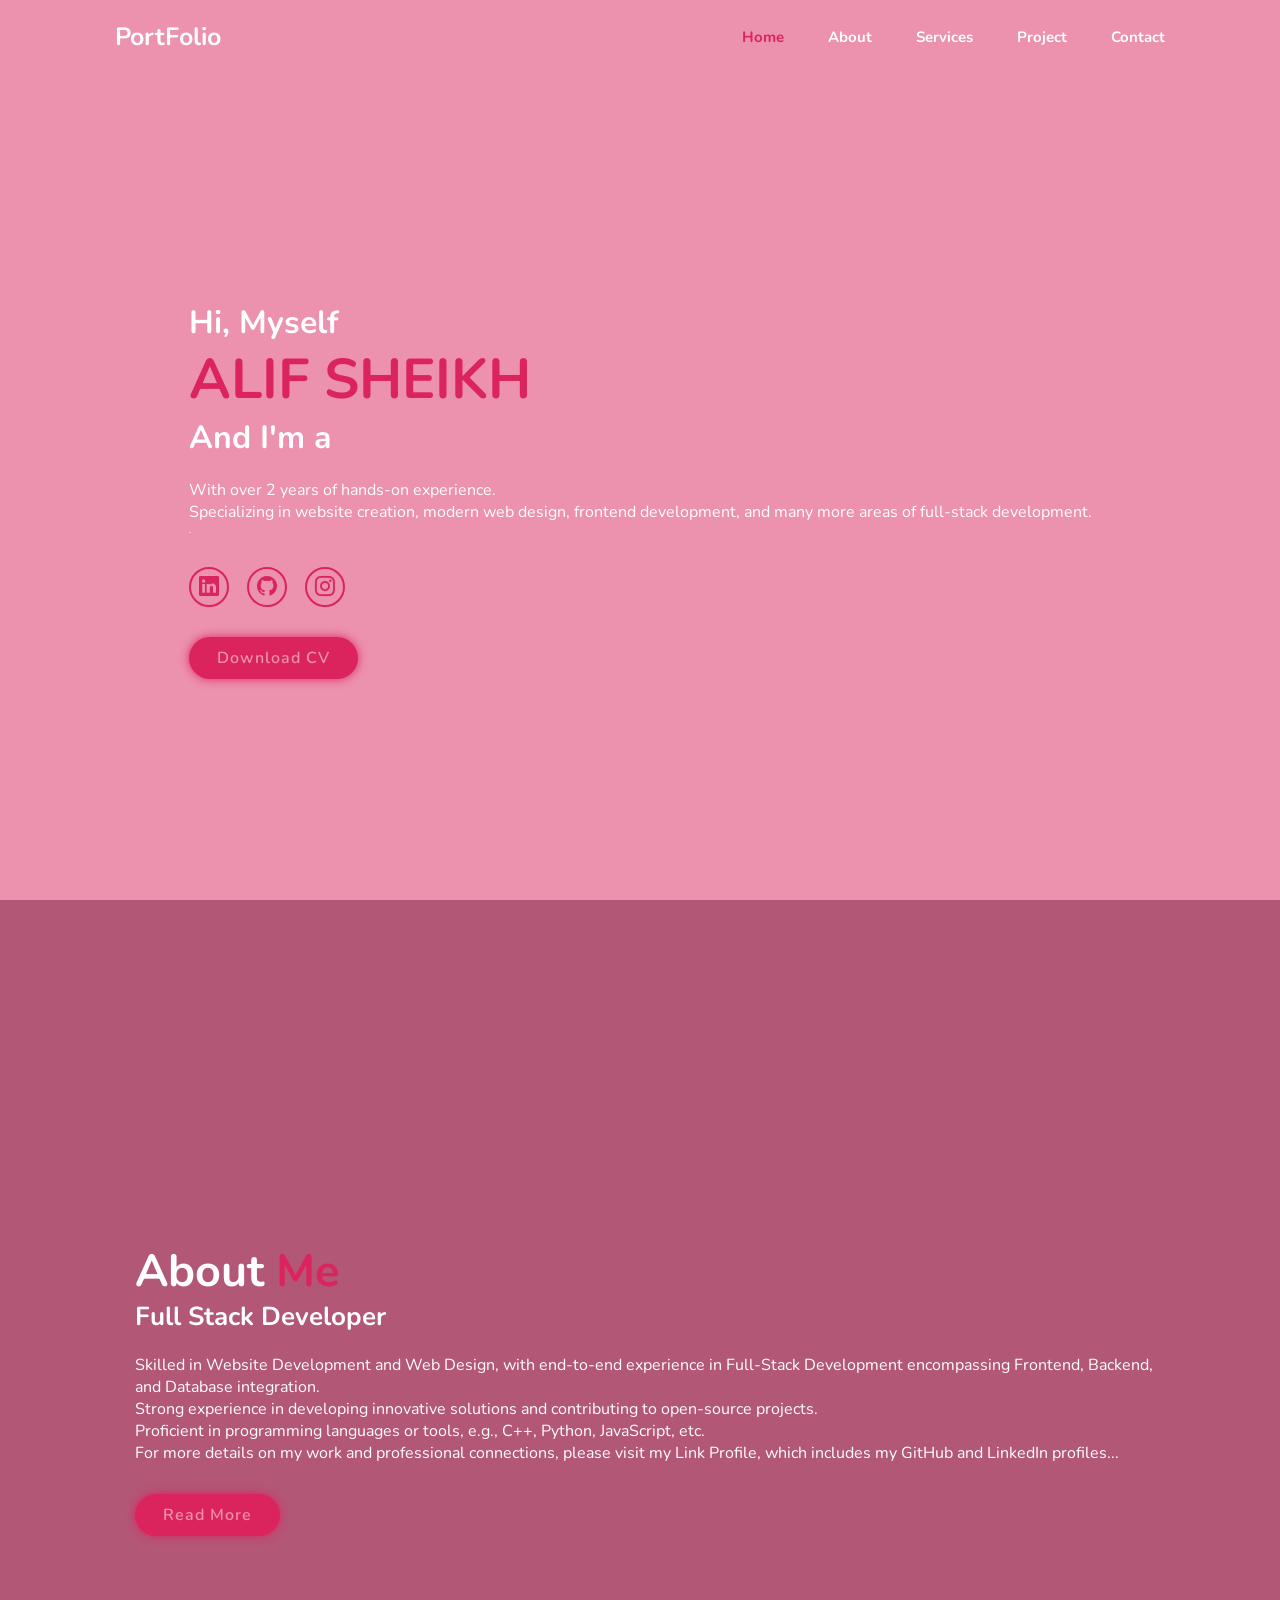
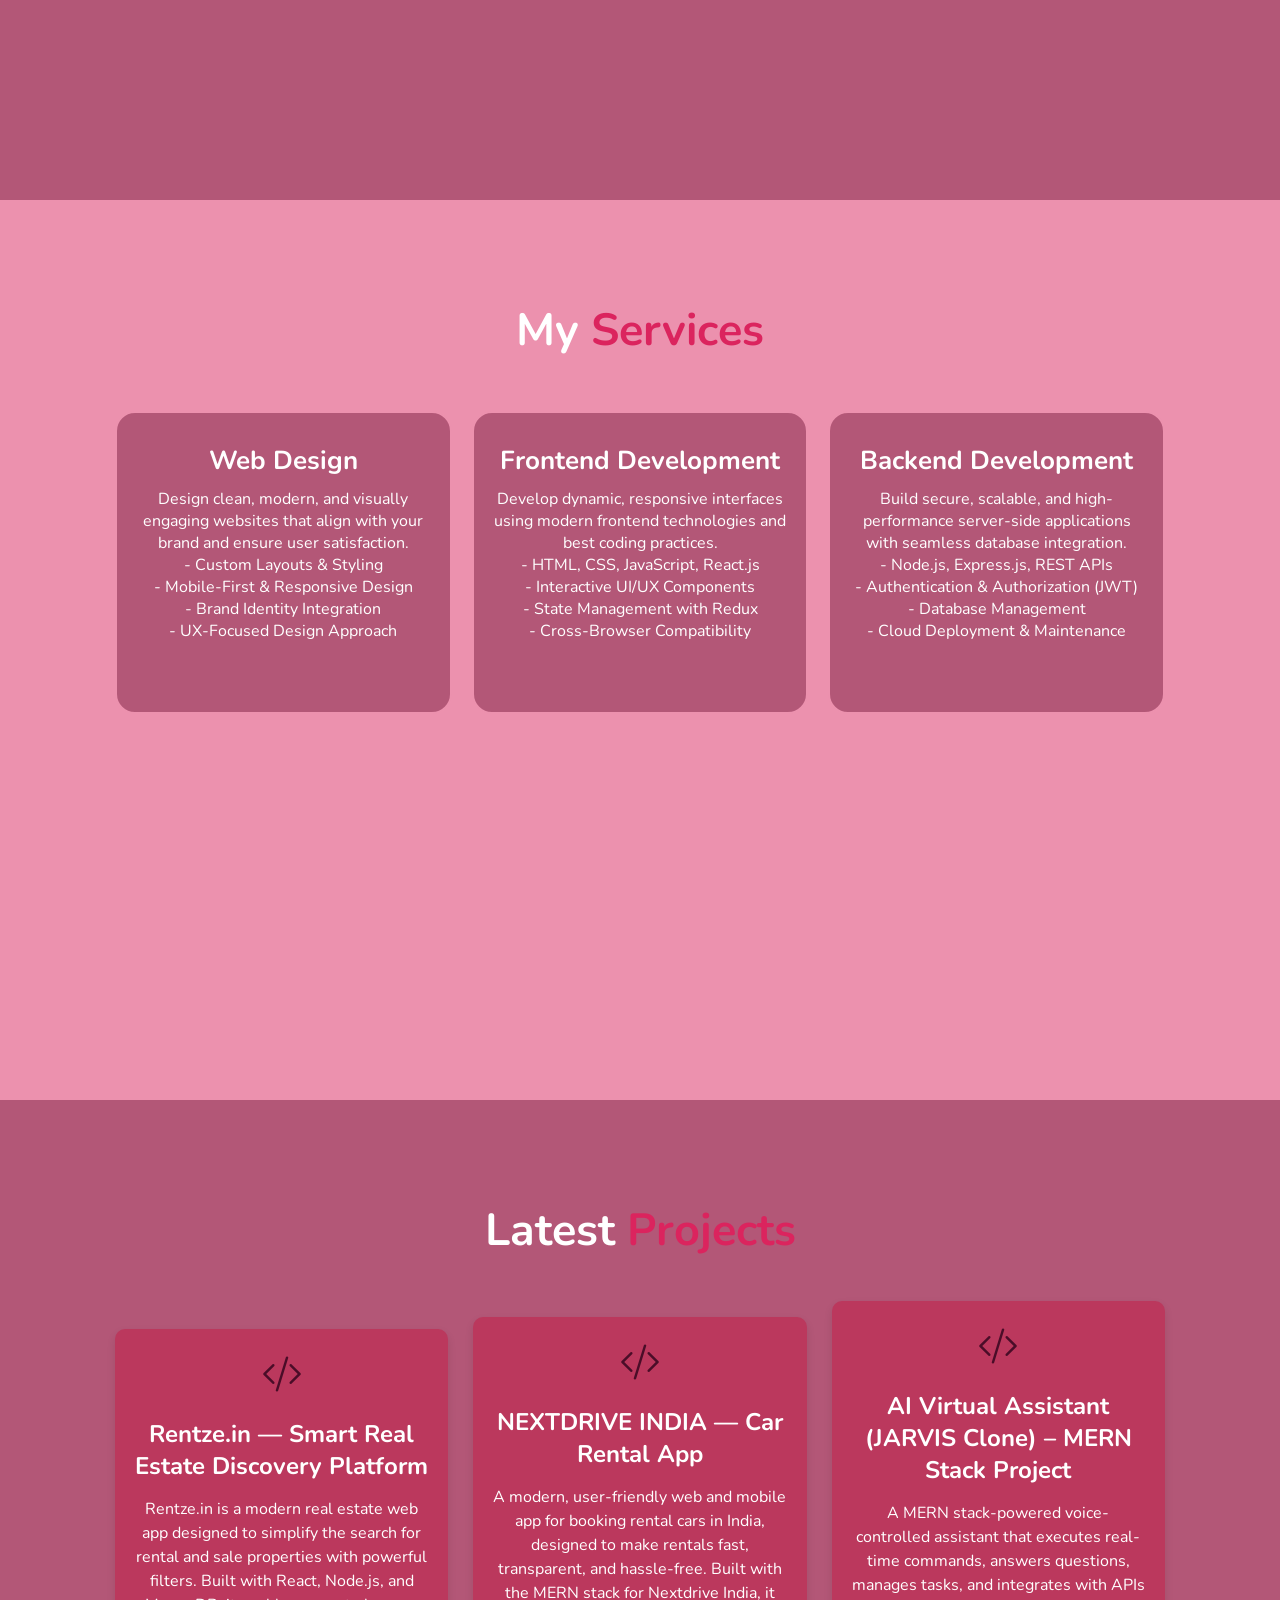
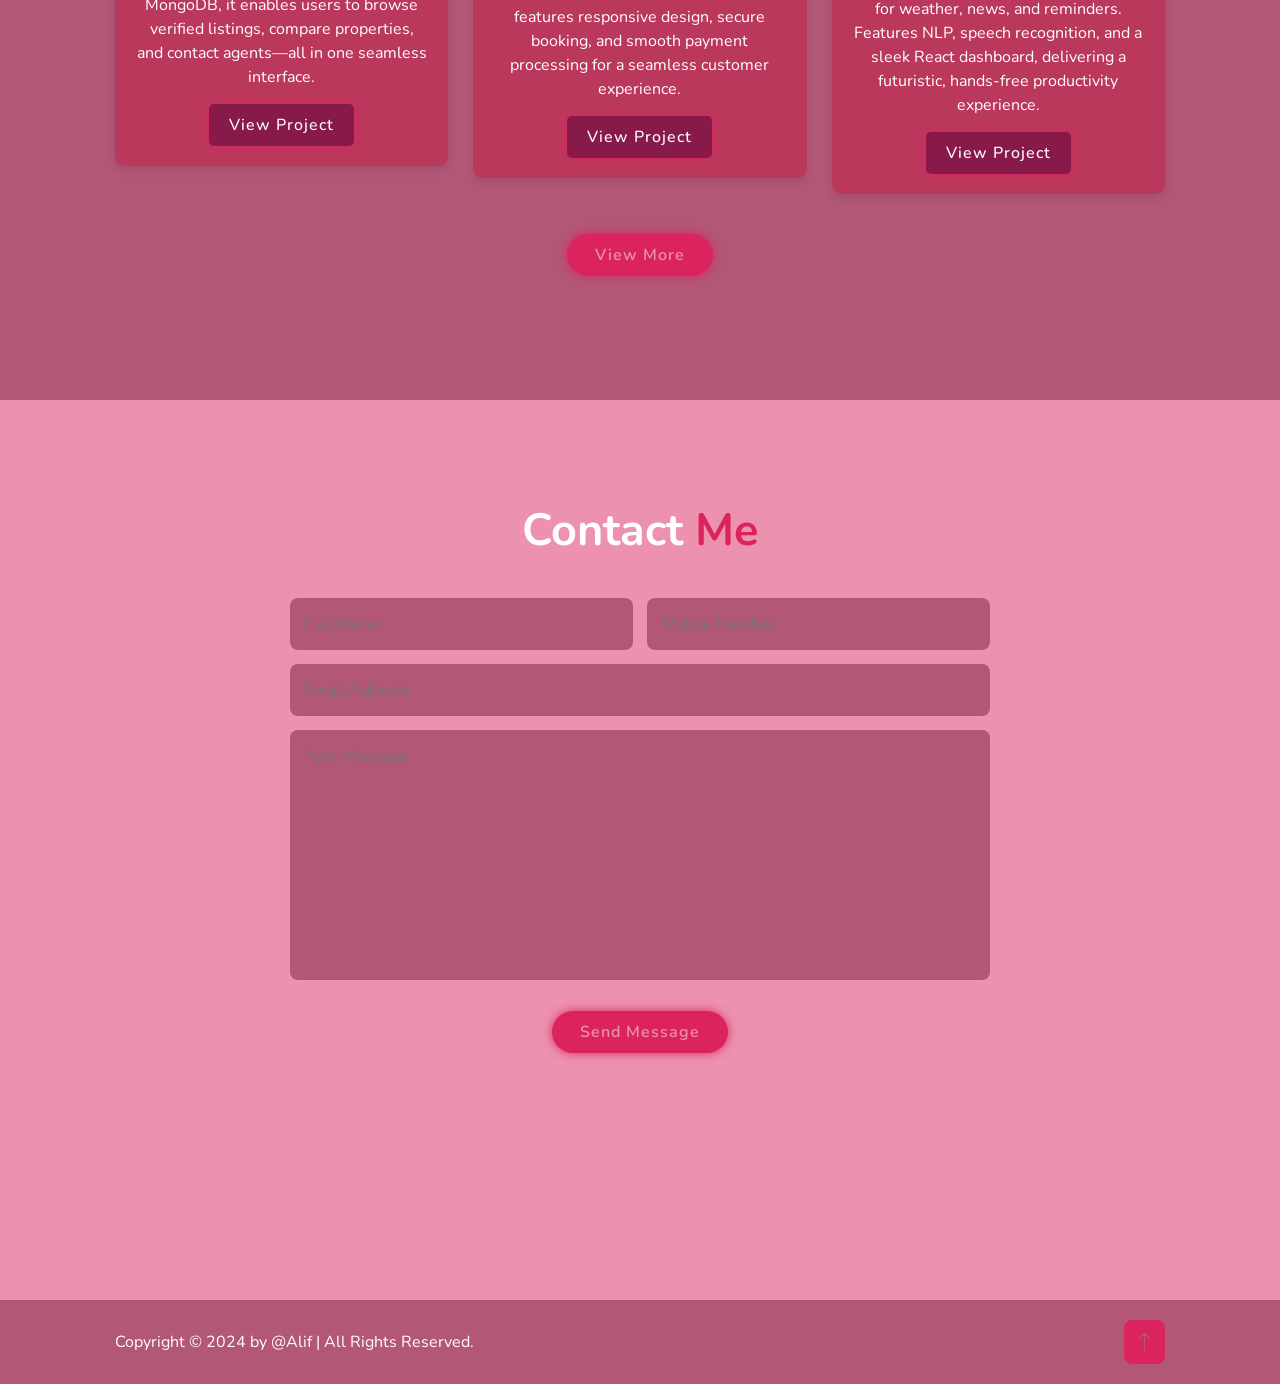
==== index.html @ d0bc69ac "Add files via upload" ====
<!DOCTYPE html>
<html lang="en">

<head>
  <meta charset="utf-8" />
  <meta content="width=device-width, initial-scale=1.0" name="viewport" />
  <title>
    Nikita
  </title>
  <link href="https://cdn.jsdelivr.net/npm/bootstrap-icons@1.11.3/font/bootstrap-icons.min.css" rel="stylesheet" />
  <link href="style.css" rel="stylesheet" />
</head>

<body>
  <header class="header">
    <a class="logo" href="#">
      PortFolio
    </a>
    <i class="bi bi-list" id="menu-icon">
    </i>
    <nav class="navbar">
      <a class="active" href="#home">
        Home
      </a>
      <a href="#about">
        About
      </a>
      <a href="#service">
        Services
      </a>
      <a href="#portfolio">
        Project
      </a>
      <a href="#contact">
        Contact
      </a>
    </nav>
  </header>
  <section class="home" id="home">
    <div class="home-content">
      <h3>
        Hi, Myself
      </h3>
      <h1><span>
          ALIF SHEIKH </span>
      </h1>
      <h3>
        And I'm a
        <span class="text">
        </span>
      </h3>
      <p>
        With over 2 years of hands-on experience.
        <br />
        Specializing in website creation, modern web design, frontend development, and many more areas of full-stack
        development.
      </p>
      .
      </p>
      <div class="social-media">
        <a href="https://www.linkedin.com/in/nikita-yadav-1a74b0231/">
          <i class="bi bi-linkedin">
          </i>
        </a>
        <a href="https://github.com/nikitayadav19">
          <i class="bi bi-github">
          </i>
        </a>

        <a href="https://www.instagram.com/nikitayadavv19/">
          <i class="bi bi-instagram">
          </i>
        </a>
      </div>
      <a class="btn" href="Assets/MyCv.pdf" download="Vedang_Shelatkar_CV.pdf">
        Download CV
      </a>
    </div>
    <div class="home-img">
      <img alt="" src="Assets/profile.png" />
    </div>
  </section>
  <section class="about" id="about">
    <div class="about-image">
      <img alt="" src="Assets/profile.png" />
    </div>
    <div class="about-content">
      <h2 class="heading">
        About
        <span>
          Me
        </span>
      </h2>
      <h3>
        Full Stack Developer
      </h3>
      <p>
        Skilled in Website Development and Web Design, with end-to-end experience in Full-Stack Development encompassing
        Frontend, Backend, and Database integration.
        <br />
        Strong experience in developing innovative solutions and contributing to open-source projects.
        <br />
        Proficient in programming languages or tools, e.g., C++, Python, JavaScript, etc.
        <br />
        For more details on my work and professional connections, please visit my Link Profile, which includes my GitHub
        and LinkedIn profiles...
      </p>
      <a class="btn" href="https://www.linkedin.com/in/nikita-yadav-1a74b0231/">
        Read More
      </a>
    </div>
  </section>

  <section class="service" id="service">
    <h2 class="heading">
      My <span>Services</span>
    </h2>

    <div class="service-container">
      <!-- Web Design -->
      <div class="service-box">
        <h3>Web Design</h3>
        <p>
          Design clean, modern, and visually engaging websites that align with your brand and ensure user satisfaction.
          <br />
          - Custom Layouts &amp; Styling
          <br />
          - Mobile-First &amp; Responsive Design
          <br />
          - Brand Identity Integration
          <br />
          - UX-Focused Design Approach
        </p>
      </div>

      <!-- Frontend Development -->
      <div class="service-box">
        <h3>Frontend Development</h3>
        <p>
          Develop dynamic, responsive interfaces using modern frontend technologies and best coding practices.
          <br />
          - HTML, CSS, JavaScript, React.js
          <br />
          - Interactive UI/UX Components
          <br />
          - State Management with Redux
          <br />
          - Cross-Browser Compatibility
        </p>
      </div>

      <!-- Backend Development -->
      <div class="service-box">
        <h3>Backend Development</h3>
        <p>
          Build secure, scalable, and high-performance server-side applications with seamless database integration.
          <br />
          - Node.js, Express.js, REST APIs
          <br />
          - Authentication &amp; Authorization (JWT)
          <br />
          - Database Management
          <br />
          - Cloud Deployment &amp; Maintenance
        </p>
      </div>
    </div>
  </section>

  <section class="portfolio" id="portfolio">
    <h2 class="heading">
      Latest
      <span>
        Projects
      </span>
    </h2>
    <div class="vsproj-container">
      <div class="vsproj-box">
        <div class="vsproj-layer">
          <i class="bi bi-code-slash vsproj-icon">
          </i>
          <h4>
            Rentze.in — Smart Real Estate Discovery Platform
          </h4>
          <p>
            Rentze.in is a modern real estate web app designed to simplify the search for rental and sale
            properties with powerful filters. Built with React, Node.js, and MongoDB, it enables users to
            browse verified listings, compare properties, and contact agents—all in one seamless interface.
          </p>
          <a class="btn vsproj-btn" href="https://rentze.in/">
            View Project
          </a>
        </div>
      </div>
      <div class="vsproj-box">
        <div class="vsproj-layer">
          <i class="bi bi-code-slash vsproj-icon">
          </i>
          <h4>
            NEXTDRIVE INDIA — Car Rental App
          </h4>
          <p>
            A modern, user-friendly web and mobile app for booking rental cars in India, designed to make
            rentals fast, transparent, and hassle-free. Built with the MERN stack for Nextdrive India, it
            features responsive design, secure booking, and smooth payment processing for a seamless
            customer experience. </p>
          <a class="btn vsproj-btn" href="https://nextdriveindia.com/">
            View Project
          </a>
        </div>
      </div>
      <div class="vsproj-box">
        <div class="vsproj-layer">
          <i class="bi bi-code-slash vsproj-icon">
          </i>
          <h4>
            AI Virtual Assistant (JARVIS Clone) – MERN Stack Project
          </h4>
          <p>
            A MERN stack-powered voice-controlled assistant that executes real-time commands, answers
            questions, manages tasks, and integrates with APIs for weather, news, and reminders. Features
            NLP, speech recognition, and a sleek React dashboard, delivering a futuristic, hands-free
            productivity experience. </p>
          <a class="btn vsproj-btn" href="https://github.com/nikitayadav19/virtual-assistant">
            View Project
          </a>
        </div>
      </div>
    </div>
    <div class="portfolio-btn">
      <a class="btn" href="myprojects.html">
        View More
      </a>
    </div>
  </section>
  <section class="contact" id="contact">
    <h2 class="heading">
      Contact
      <span>
        Me
      </span>
    </h2>
    <form action="#" name="contact-form">
      <div class="input-box">
        <input name="name" placeholder="Full Name" type="text" />
        <input name="phone" placeholder="Mobile Number" type="number" />
      </div>
      <div class="input-box">
        <input name="email" placeholder="Email Address" type="email" style="width: 100%;" />

      </div>
      <textarea cols="30" name="message" placeholder="Your Message" rows="10"></textarea>
      <input class="btn" type="submit" value="Send Message" />
    </form>
  </section>
  <footer class="footer">
    <div class="footer-text">
      <p>
        Copyright © 2024 by @Alif | All Rights Reserved.
      </p>
    </div>
    <div class="footer-iconTop">
      <a href="#home">
        <i class="bi bi-arrow-up">
        </i>
      </a>
    </div>
  </footer>
  <script src="https://unpkg.com/scrollreveal">
  </script>
  <script src="https://unpkg.com/typed.js@2.1.0/dist/typed.umd.js">
  </script>
  <script src="script.js">
  </script>
</body>

</html>
---- style.css ----
@import url('https://fonts.googleapis.com/css2?family=Nunito:ital,wght@0,200..1000;1,200..1000&display=swap');
*{
    margin: 0;
    padding: 0;
    box-sizing: border-box;
    border: none;
    outline: none;
    scroll-behavior: smooth;
    font-family:'Nunito',sans-serif;
    text-decoration: none;  /*Remove if missbehave*/
}
:root{
 --bg-color: #ec91ae;       /* Light pink background */
  --snd-bf-color: #b35777;   /* Secondary pink tone, replaces deep navy */
  --text-color: #ffffff;     /* White text */
  --main-color: #db245e; 
}
html{
    font-size: 62.5%;
    overflow-x: hidden;
}
body{
    background: var(--bg-color);
    color: var(--text-color);
}
section{
    min-height: 100vh;
    padding: 10rem 9% 2rem;
}
.header{
    position: fixed;
    top: 0;
    left: 0;
    width: 100%;
    padding: 2rem 9%;
    background: var(--bg-color);
    display: flex;
    justify-content: space-between;
    align-items: center;
    z-index: 100;
}
.logo{
    font-size: 2.5rem;
    color: var(--text-color);
    font-weight: 700;
    cursor: default;
}
.navbar a{
    font-size: 1.5rem;
    color: var(--text-color);
    margin-left: 4rem;
    font-weight: 700;
}
.navbar a:hover,
.navbar a.active{
   color: var(--main-color);
}
#menu-icon {
    font-size: 3.6rem;
    color: var(--text-color);
    display: none;
}
.home{
    display: flex;
    justify-content: center;
    align-items: center;
}
.home-content h3{
    font-size: 3.2rem;
    font-weight: 700;
}
.home-content h3:nth-of-type(2){
    margin-bottom: 2rem;
}
span{
    color: var(--main-color);
}
.home-content h1{
    font-size:5.6rem;
    font-weight: 700;
    line-height: 1.3;
}
.home-img img{
    width: 25vw;
    animation: floatImage 4s ease-in-out infinite;
}
@keyframes floatImage {
    0%{
        transform: translateY(0);
    }
    50%{
        transform: translateY(-2.4rem);
    }
    100%{
        transform: translateY(0);
    }
}
.home-content p{
    font-size: 1.6rem;
}
.social-media a{
    display: inline-flex;
    justify-content: center;
    align-items: center;
    width: 4rem;
    height: 4rem;
    background: transparent;
    border: .2rem solid var(--main-color);
    border-radius: 50%;
    font-size: 2rem;
    color: var(--main-color);
    text-decoration: none;
    margin: 3rem 1.5rem 3rem 0;
    transition: .5s ease;
}
.social-media a:hover{
    background: var(--main-color);
    color: var(--snd-bf-color);
    box-shadow: 0 0 1rem var(--main-color);
}
.btn{
    display: inline-block;
    padding: 1rem 2.8rem;
    background: var(--main-color);
    border-radius: 4rem;
    box-shadow: 0 0 1rem var(--main-color);
    font-size: 1.6rem;
    color: var(--bg-color);
    letter-spacing: .1rem;
    font-weight: 600;
    transition: .5s ease;
    text-decoration: none;
}
.btn:hover{
    box-shadow: none;
}
.about{
    display: flex;
    justify-content: center;
    align-items: center;
    gap: 2rem;
    background: var(--snd-bf-color);
}
.about-image img{
    width: 25vw;
}
.heading{
    text-align: center;
    font-size: 4.5rem;
}
.about-content h2{
    text-align: left;
    line-height: 1.2;
}
.about-content h3{
    font-size: 2.6rem;
}
.about-content p{
    font-size: 1.6rem;
    margin: 2rem 0 3rem;
}
.service h2{
    margin-bottom: 5rem;
}
.service-container{
    display: flex;
    justify-content: center;
    align-items: center;
    flex-wrap: wrap;
    gap: 2rem;
}
.service-container .service-box{
    flex: 1 1 30rem;
    background: var(--snd-bf-color);
    padding: 3rem 2rem 4rem;
    border-radius: 2rem;
    text-align: center;
    border: .2rem solid var(--bg-color);
    transition: .5 ease;
}
.service-container .service-box:hover{
    border-color: var(--main-color);
    transform: scale(1.02);
}
.service-box i {
    font-size: 7rem;
    color: var(--main-color);
 }
 .service-box h3{
        font-size: 2.6rem;
 }
 .service-box p{
    font-size: 1.6rem;
    margin: 1rem 0 3rem;
 }
 .portfolio{
    background: var(--snd-bf-color);
 }
.portfolio h2{
    margin-bottom: 4rem;
}
/* Add to the end of style.css or after the portfolio section */

.portfolio-btn {
    text-align: center;
    margin-top: 4rem;
}
/* Portfolio Section Styles for vsproj-container */
.vsproj-container {
    display: flex;
    flex-wrap: wrap;
    justify-content: center;
    align-items: center;
    gap: 2.5rem;
}

.vsproj-box {
    flex: 1 1 30rem; /* Match service-box responsive sizing */
    background: #bb385d;
    border-radius: 10px;
    box-shadow: 0 4px 8px rgba(0, 0, 0, 0.1);
    padding: 20px;
    transition: transform 0.3s ease, box-shadow 0.3s ease;
    text-align: center;
}

.vsproj-box:hover {
    transform: translateY(-5px);
    box-shadow: 0 8px 16px rgba(0, 0, 0, 0.2);
}

.vsproj-layer {
    display: flex;
    flex-direction: column;
    align-items: center;
    gap: 15px;
}

/* Project icon styling */
.vsproj-icon {
    font-size: 40px;
    color: #4a0d28; /* Matches Services section icons */
}

/* Project title styling */
.vsproj-layer h4 {
    font-size: 24px;
    color: #ffffff; /* Dark color for visibility on white background */
    margin: 0;
}

/* Project description styling */
.vsproj-layer p {
    font-size: 16px;
    color: #ffffff; /* Dark color for visibility on white background */
    margin: 0;
    line-height: 1.5;
}

/* Project button styling */
.vsproj-btn {
    display: inline-block;
    padding: 10px 20px;
    background: #871a49; /* Matches Services section */
    color: #fff;
    text-decoration: none;
    border-radius: 5px;
    font-weight: 500;
    transition: background 0.3s ease;
}

.vsproj-btn:hover {
    background: #d44d83; /* Slightly darker cyan on hover */
}

.contact h2{
    margin-bottom: 3rem;
}
.contact form {
    max-width: 70rem;
    margin: 1rem auto;
    text-align: center;
    margin-bottom: 3rem;
}
.contact form .input-box{
    display: flex;
    justify-content: space-between;
    flex-wrap: wrap;
}
.contact form .input-box input,
.contact form textarea{
    width: 100%;
    padding: 1.5rem;
    font-size: 1.6rem;
    color: var(--text-color);
    background: var(--snd-bf-color);
    border-radius: .8rem;
    margin: .7rem 0;
}
.contact form .input-box input{
    width: 49%;
}
.contact form textarea{
    resize: none;
}
.contact form .btn{
    margin-top: 2rem;
    cursor: pointer;
}
.footer{
    display: flex;
    justify-content: space-between;
    align-items: center;
    flex-wrap: wrap;
    padding: 2rem 9%;
    background: var(--snd-bf-color);
}
.footer-text{
    font-size: 1.6rem;
}
.footer-iconTop{
    display: inline-flex;
    justify-content: center;
    align-items: center;
    padding: .8rem 1rem;
    background: var(--main-color);
    border-radius: .8rem;
    transition: .5s ease;
}
.footer-iconTop a:hover{
box-shadow: 0 0 1rem var(--main-color) ;
}
.footer-iconTop a i {
    font-size: 2.1rem;
    color: var(--snd-bf-color);
}

/*-----Responsive---*/
@media(max-width:1200px){
    html{
        font-size: 55%;
    }
}
@media(max-width:991px){
    .header{
        padding: 2rem 3%;
    }
    section{
        padding: 10rem 3%;
    }
    .service{
        padding: 7rem;
    }
    .portfolio{
        padding-bottom: 7rem;
    }
    .contact{
        min-height: auto;
    }
    .footer{
        padding: 2rem 3%;
    }
}
@media(max-width:768px){
    #menu-icon{
      display: block;  
    }
    .navbar{
        position: absolute;
        top: 100%;
        left: 0;
        width: 100%;
        padding: 1rem 3%;
        background: var(--bg-color);
        border-top: .1rem solid rgba(0,0,0, .2) ;
        box-shadow: 0 .5rem 1rem rgba(0,0,0, .2);
        display: none;
    }
    .navbar.active{
        display: block;
    }
    .navbar a{
        display:block;
        font-size: 2rem;
        margin: 3rem 0;
    }
    .home{
        flex-direction: column;
    }
    .home-content h3{
        font-size: 2.6rem;
    }
    .home-content h1{
        font-size: 5rem;
    }
    .home-content{
        order: 2;
    }
    .home-img img{
        width: 70vw;
        margin-top: 4rem;
    }
    .about{
        flex-direction: column;
    }
    .about-image img{
        width:90vw ;
        margin-top: 4rem;
    }
    .service h2{
        margin-bottom: 3rem;
    }
    .portfolio h2{
        margin-bottom:3rem ;
    }
    .vsproj-container {
        flex-direction: column;
    }
    .vsproj-box {
        flex: 1 1 100%; /* Full width on smaller screens */
    }
}
@media(max-width:617px){
    .home-img img{
        width: 80vw;
        margin-top:8rem ;
    }
    .about-image img{
        width: 100vw;
        margin-top: 4rem;
    }
}
@media(max-width:450px){
    html{
        font-size: 50%;
    }
    .contact form .input-box input{
        width: 100%;
    }
}
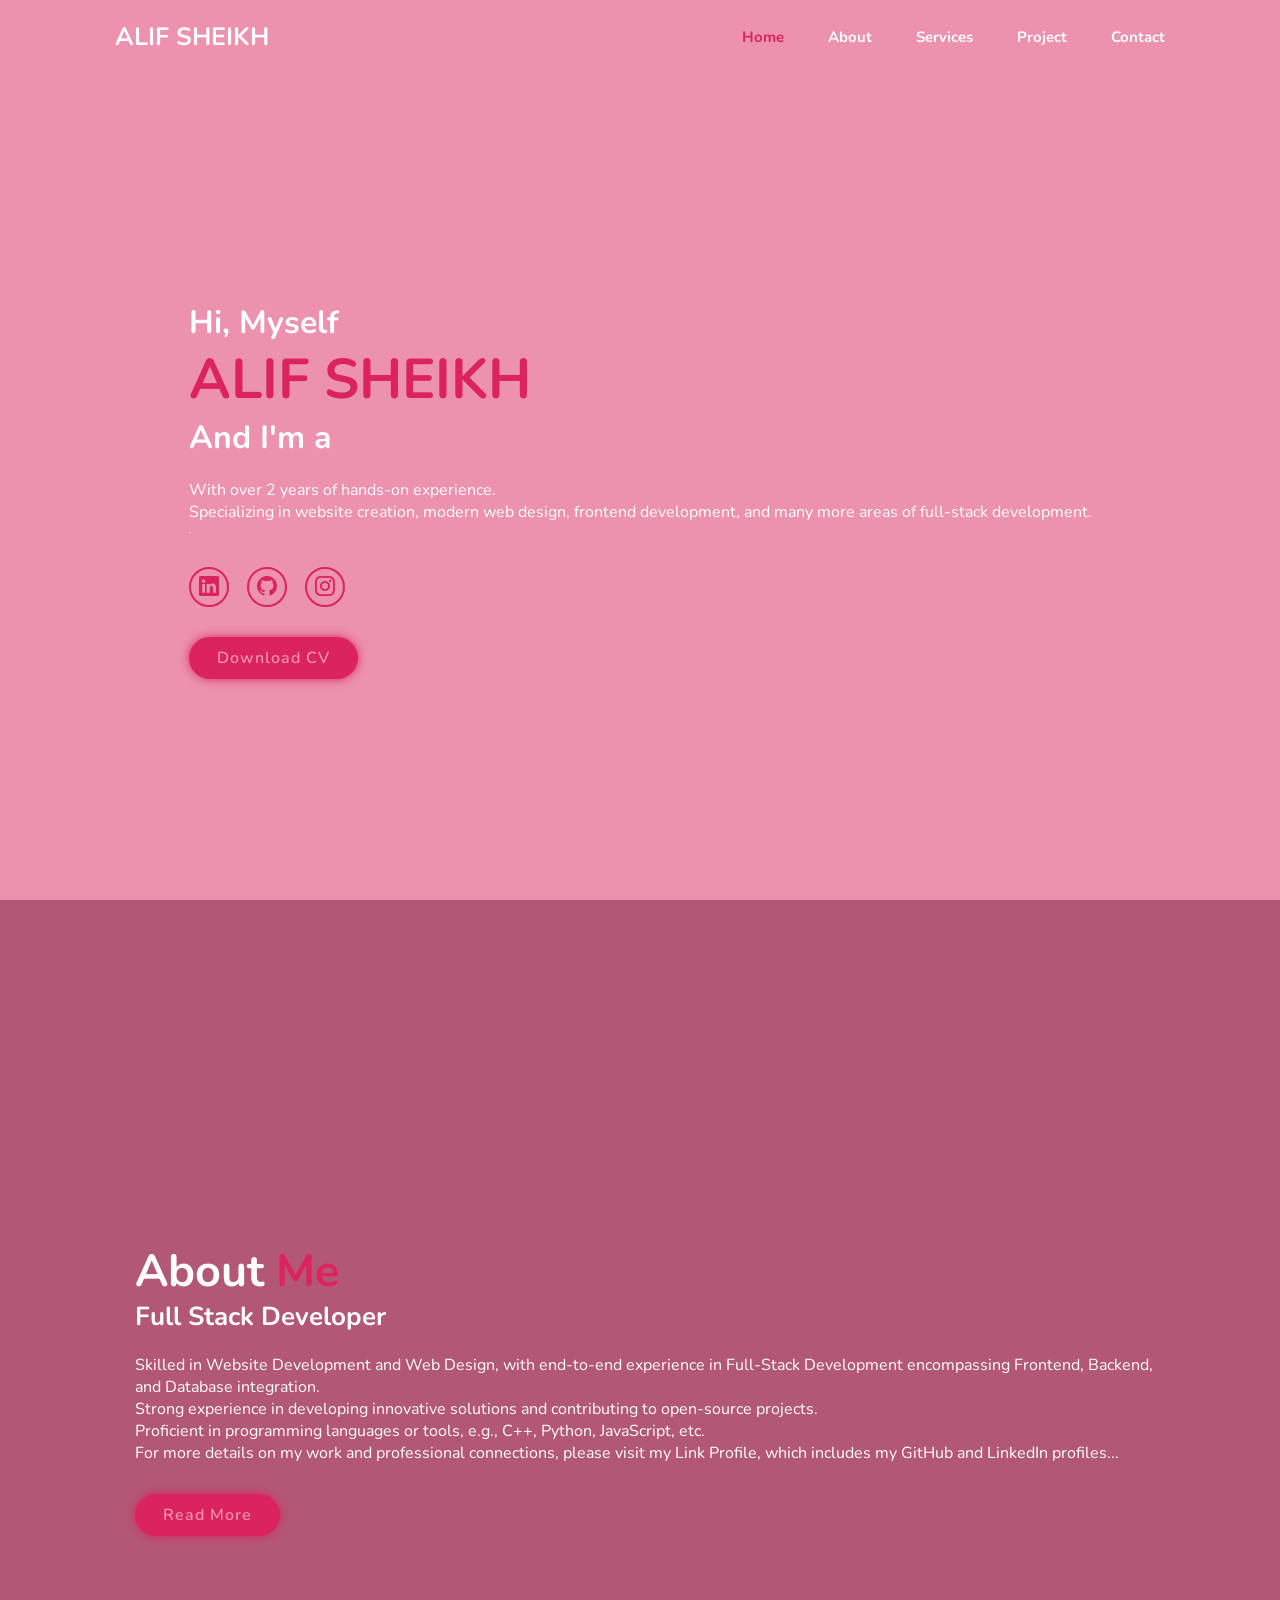
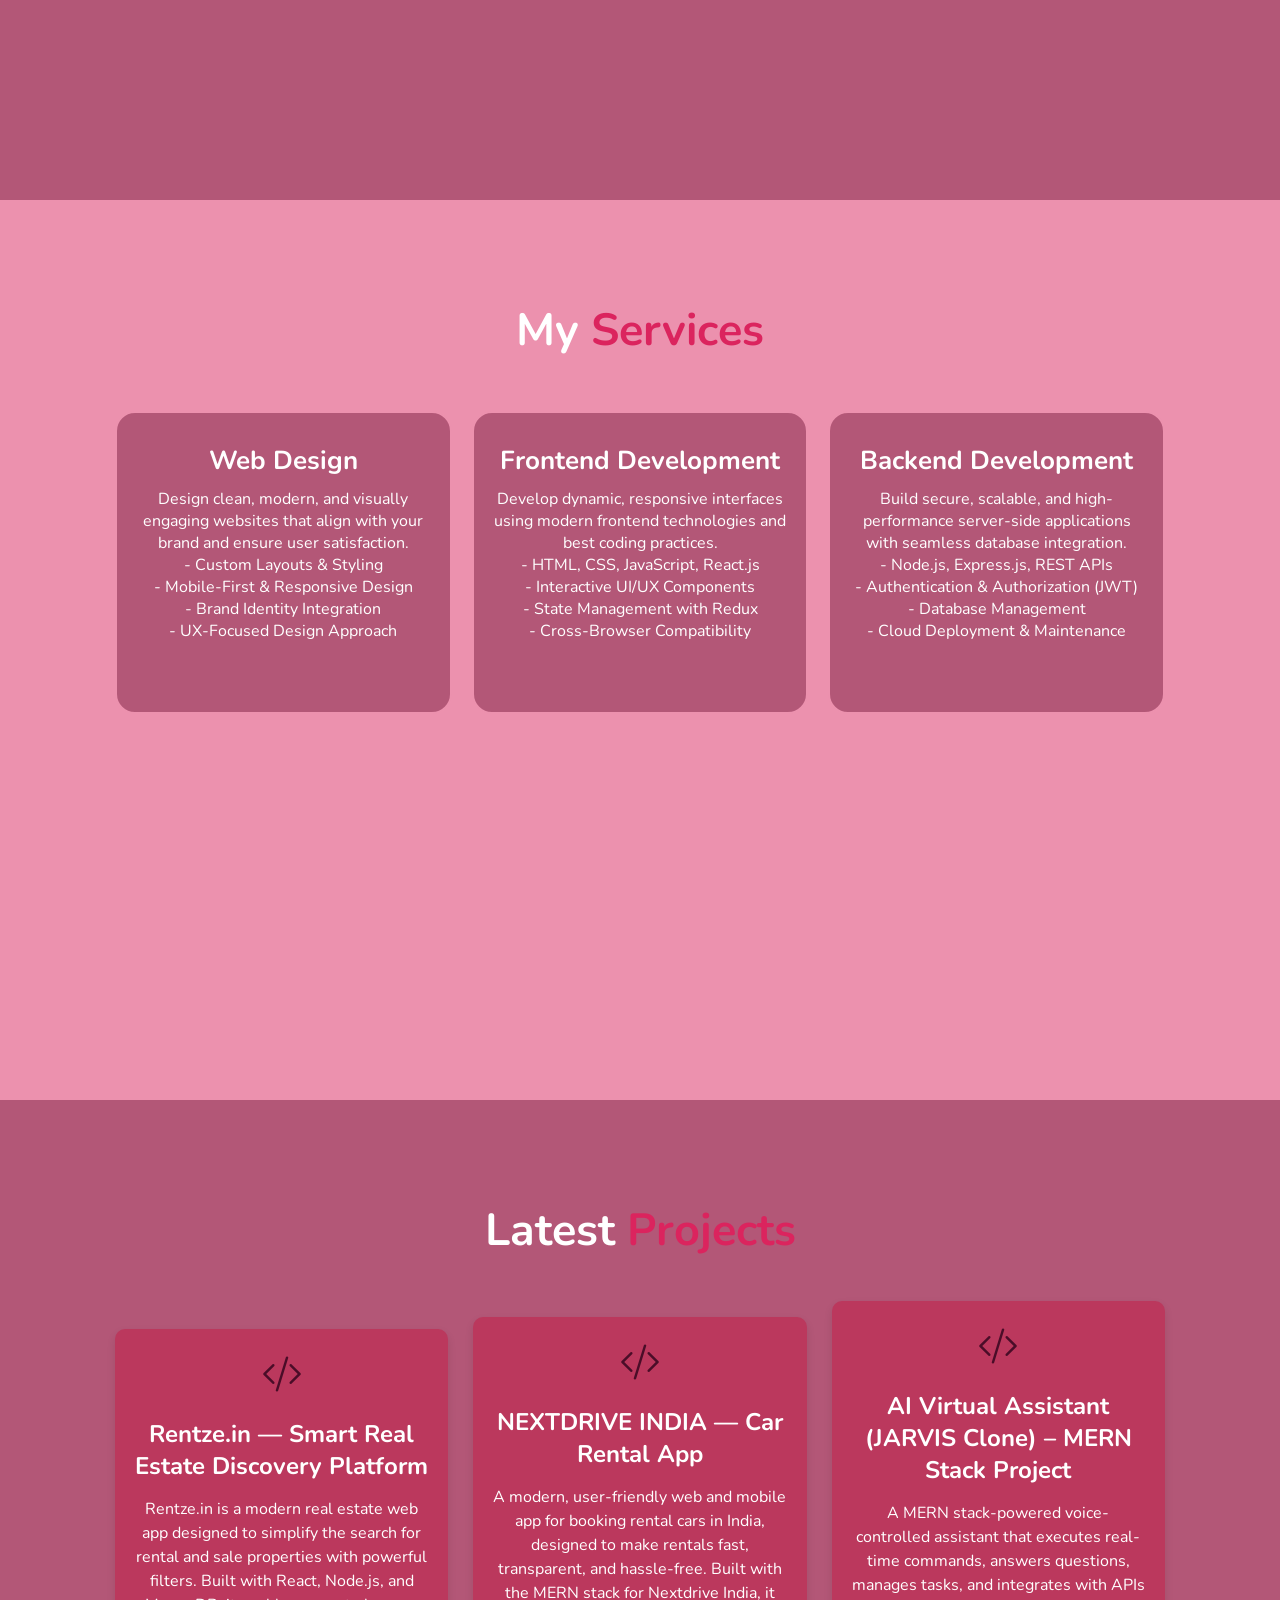
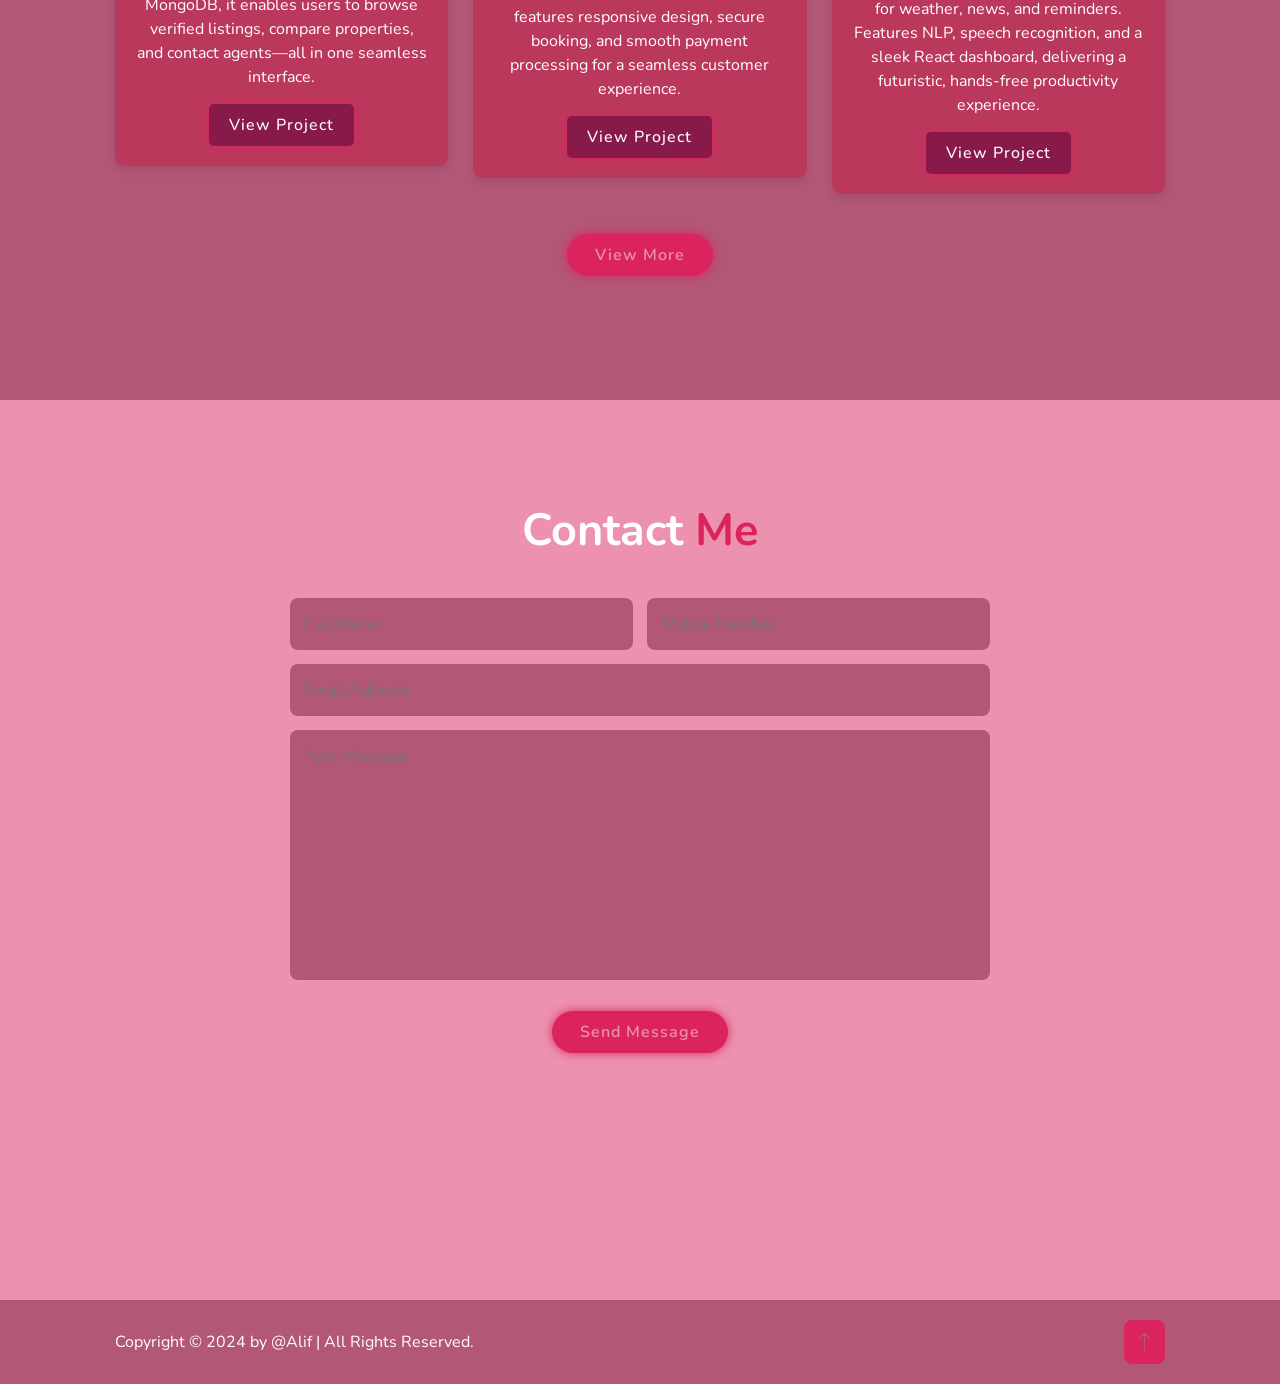
==== commit 1923b873: "Update index.html" ====
--- a/index.html
+++ b/index.html
@@ -5,7 +5,7 @@
   <meta charset="utf-8" />
   <meta content="width=device-width, initial-scale=1.0" name="viewport" />
   <title>
-    Nikita
+    Alif
   </title>
   <link href="https://cdn.jsdelivr.net/npm/bootstrap-icons@1.11.3/font/bootstrap-icons.min.css" rel="stylesheet" />
   <link href="style.css" rel="stylesheet" />
@@ -14,7 +14,7 @@
 <body>
   <header class="header">
     <a class="logo" href="#">
-      PortFolio
+      ALIF SHEIKH
     </a>
     <i class="bi bi-list" id="menu-icon">
     </i>
@@ -274,4 +274,4 @@
   </script>
 </body>
 
-</html>+</html>
